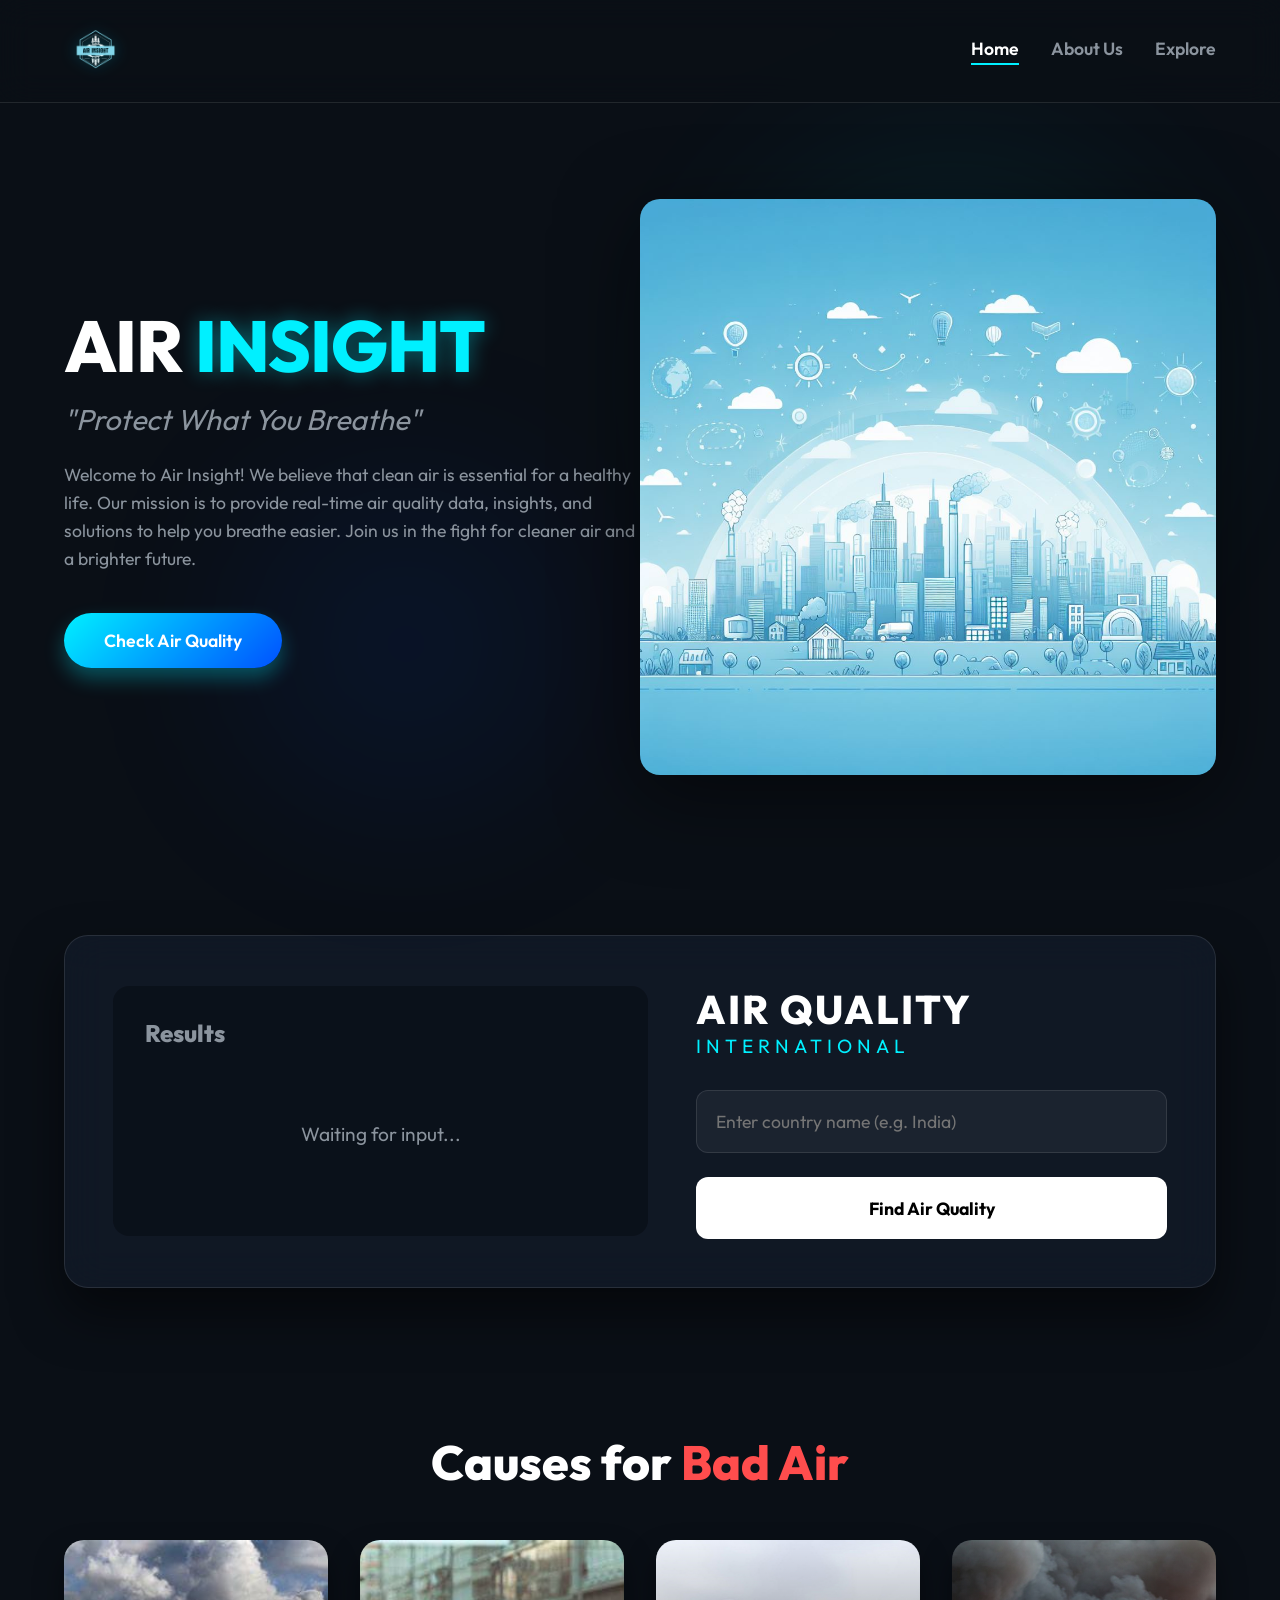
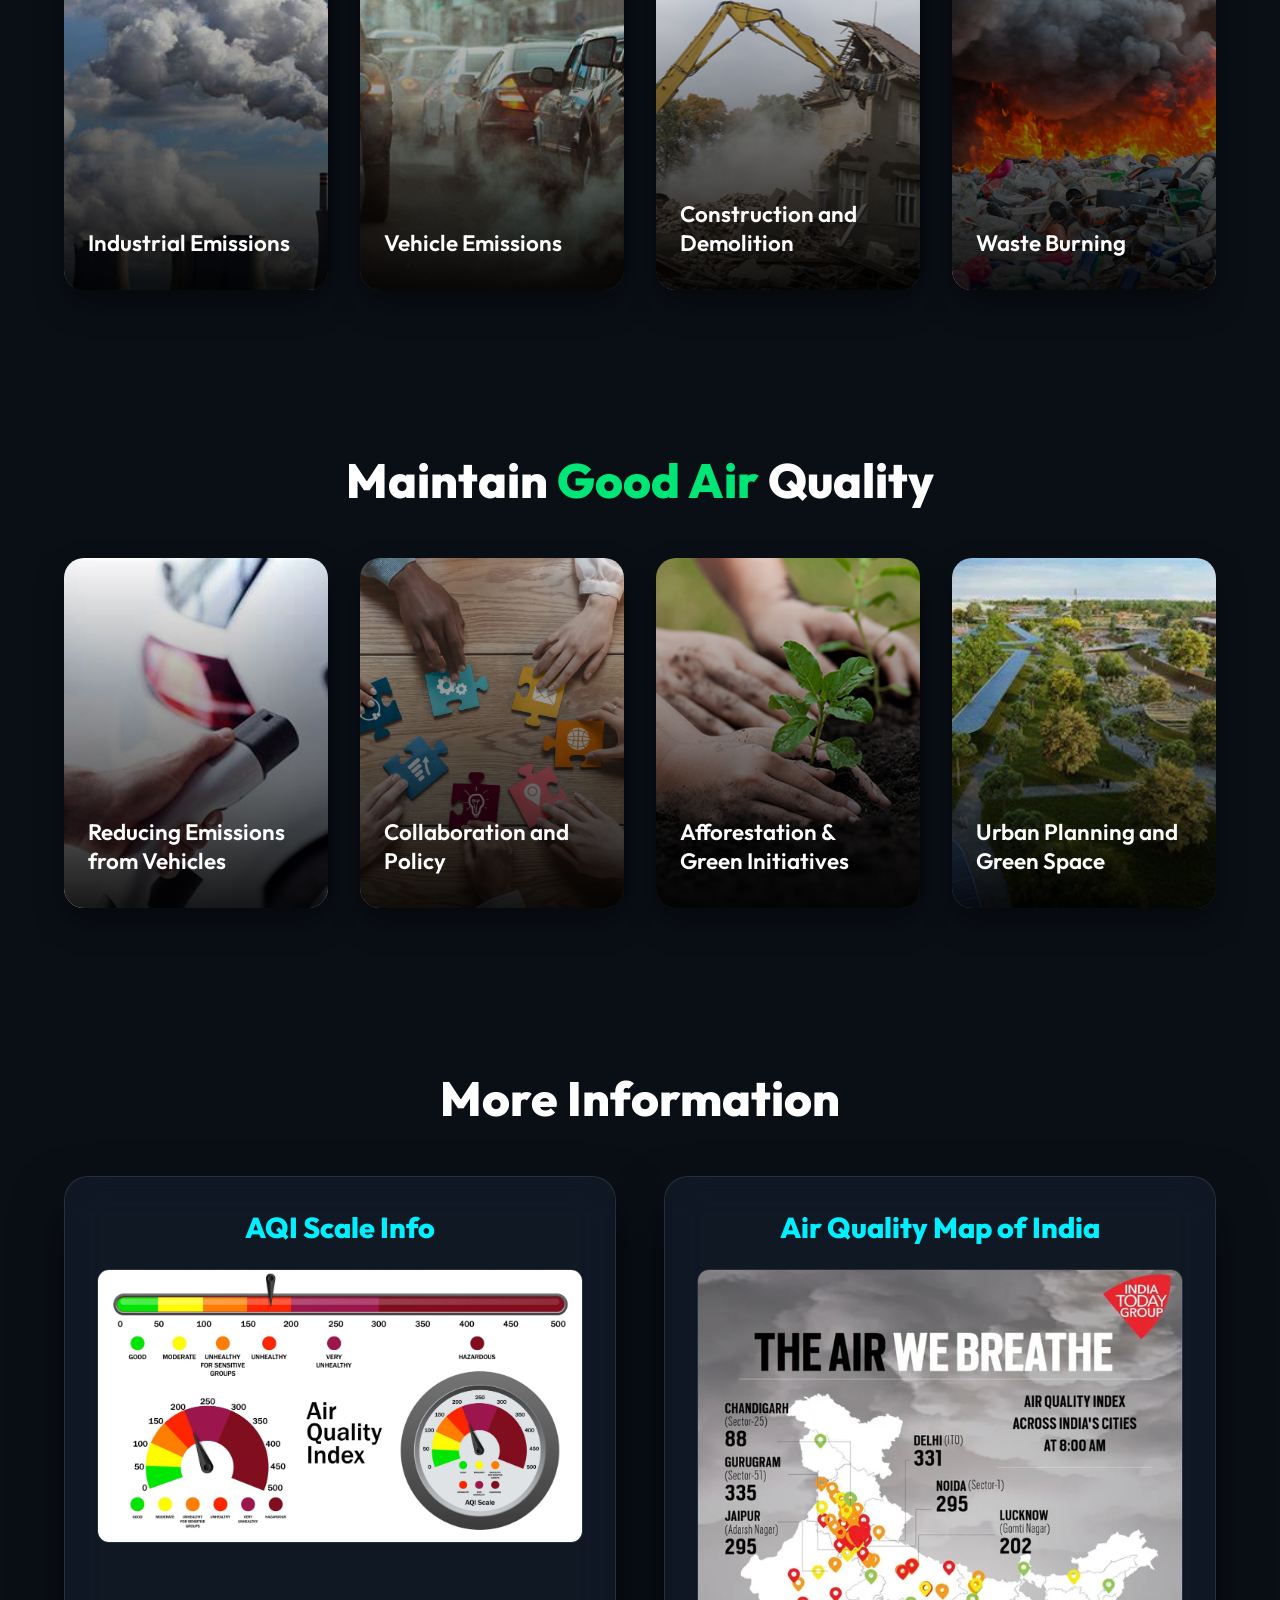
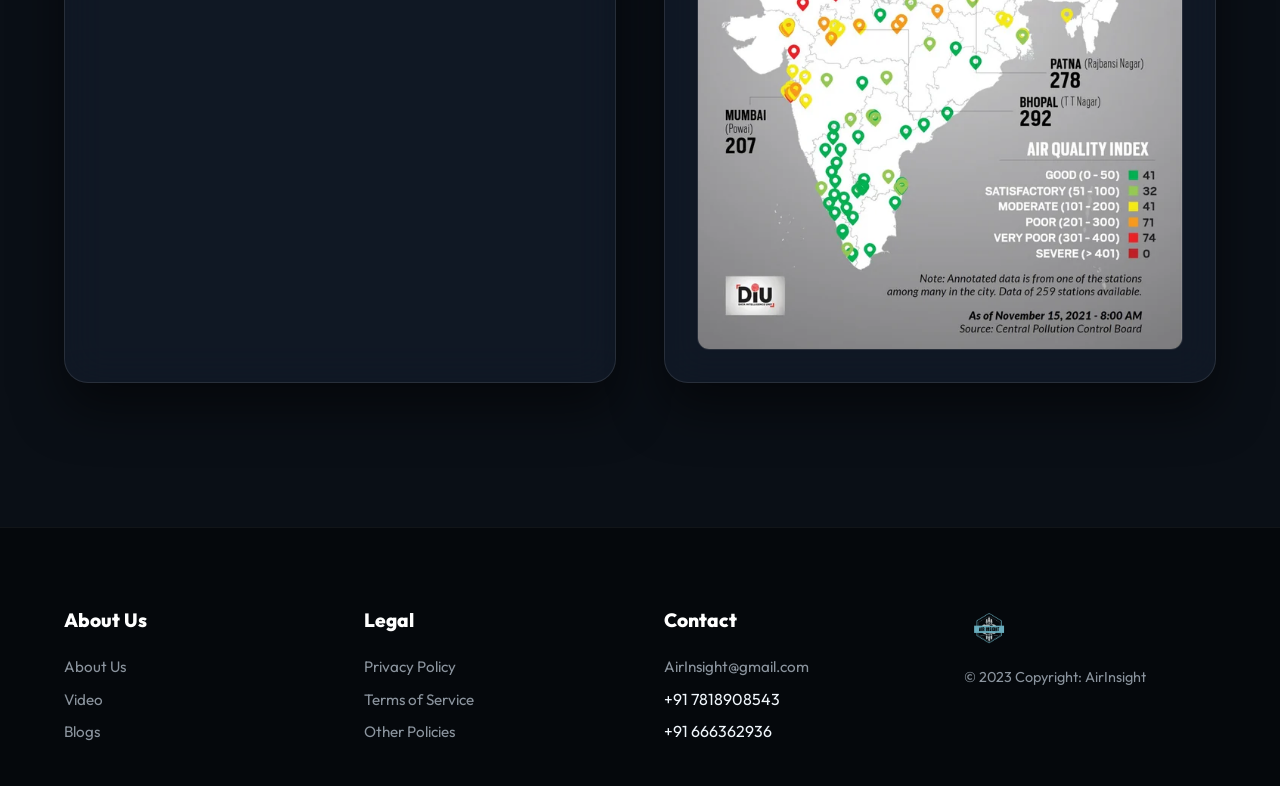
==== index.html @ 0a5d2a75 "Rename home.html to index.html" ====
<!DOCTYPE html>
<html lang="en">
<head>
    <meta charset="UTF-8">
    <meta name="viewport" content="width=device-width, initial-scale=1.0">
    <title>Air Insight - Next Level</title>
    <!-- Modern Font -->
    <link rel="preconnect" href="https://fonts.googleapis.com">
    <link rel="preconnect" href="https://fonts.gstatic.com" crossorigin>
    <link href="https://fonts.googleapis.com/css2?family=Outfit:wght@300;400;600;800&display=swap" rel="stylesheet">
    <link href="home.css" rel="stylesheet">
</head>
<body>
    <!-- Navbar -->
    <nav class="navbar">
        <a href="index.html" class="logo">
            <img src="Screenshot_2024-03-29_234149-removebg-preview.png" alt="Air Insight Logo">
        </a>
        <div class="nav-links">
            <a href="index.html" class="active">Home</a>
            <a href="about.html">About Us</a>
            <a href="explore.html">Explore</a>
        </div>
    </nav>

    <!-- Hero Section -->
    <section class="hero">
        <div class="hero-content">
            <h1>AIR <span class="highlight">INSIGHT</span></h1>
            <h2>"Protect What You Breathe"</h2>
            <p>Welcome to Air Insight! We believe that clean air is essential for a healthy life. Our mission is to provide real-time air quality data, insights, and solutions to help you breathe easier. Join us in the fight for cleaner air and a brighter future.</p>
            <a href="#aqi-search" class="btn-primary">Check Air Quality</a>
        </div>
        <div class="hero-image">
            <img src="Designer.png" alt="Clean Air Concept">
        </div>
        <!-- Background decorative elements -->
        <div class="glow-orb orb-1"></div>
        <div class="glow-orb orb-2"></div>
    </section>

    <!-- AQI Search Tool -->
    <section class="aqi-section" id="aqi-search">
        <div class="glass-panel aqi-container">
            <div class="aqi-results">
                <h3>Results</h3>
                <div id="result" class="result-box">Waiting for input...</div>
            </div>
            <div class="aqi-search-tool">
                <div class="tool-header">
                    <h2>AIR QUALITY</h2>
                    <h3 class="subtitle">INTERNATIONAL</h3>
                </div>
                <div class="search-form">
                    <input type="text" id="country" placeholder="Enter country name (e.g. India)">
                    <button onclick="findCapital()" class="btn-secondary">Find Air Quality</button>
                </div>
            </div>
        </div>
    </section>

    <!-- Causes -->
    <section class="cards-section">
        <h2 class="section-title">Causes for <span class="highlight-red">Bad Air</span></h2>
        <div class="cards-grid">
            <div class="card cause-card" style="background-image: url('OIP (2).jpeg');">
                <div class="card-overlay">
                    <h3>Industrial Emissions</h3>
                </div>
            </div>
            <div class="card cause-card" style="background-image: url('OIP (3).jpeg');">
                <div class="card-overlay">
                    <h3>Vehicle Emissions</h3>
                </div>
            </div>
            <div class="card cause-card" style="background-image: url('new-post-image.jpg');">
                <div class="card-overlay">
                    <h3>Construction and Demolition</h3>
                </div>
            </div>
            <div class="card cause-card" style="background-image: url('3-harmful-effects-of-burning-plastic.jpg');">
                <div class="card-overlay">
                    <h3>Waste Burning</h3>
                </div>
            </div>
        </div>
    </section>

    <!-- Solutions -->
    <section class="cards-section">
        <h2 class="section-title">Maintain <span class="highlight-green">Good Air</span> Quality</h2>
        <div class="cards-grid">
            <div class="card solution-card" style="background-image: url('OIP (4).jpeg');">
                <div class="card-overlay">
                    <h3>Reducing Emissions from Vehicles</h3>
                </div>
            </div>
            <div class="card solution-card" style="background-image: url('collaboration.jpeg');">
                <div class="card-overlay">
                    <h3>Collaboration and Policy</h3>
                </div>
            </div>
            <div class="card solution-card" style="background-image: url('aforestation.jpg');">
                <div class="card-overlay">
                    <h3>Afforestation & Green Initiatives</h3>
                </div>
            </div>
            <div class="card solution-card" style="background-image: url('OIP (5).jpeg');">
                <div class="card-overlay">
                    <h3>Urban Planning and Green Space</h3>
                </div>
            </div>
        </div>
    </section>

    <!-- More Info -->
    <section class="info-section">
        <h2 class="section-title">More Information</h2>
        <div class="info-grid">
            <div class="glass-panel info-card">
                <h3>AQI Scale Info</h3>
                <div class="img-wrapper">
                    <img src="air-quality-index-scaled.webp" alt="AQI Scale">
                </div>
            </div>
            <div class="glass-panel info-card">
                <h3>Air Quality Map of India</h3>
                <div class="img-wrapper">
                    <img src="t5z1lr4n85081.webp" alt="Air Quality Map">
                </div>
            </div>
        </div>
    </section>

    <!-- Footer -->
    <footer id="contact-us" class="footer">
        <div class="footer-grid">
            <div class="footer-col">
                <h4>About Us</h4>
                <ul>
                    <li><a href="about.html">About Us</a></li>
                    <li><a href="#">Video</a></li>
                    <li><a href="#">Blogs</a></li>
                </ul>
            </div>
            <div class="footer-col">
                <h4>Legal</h4>
                <ul>
                    <li><a href="#">Privacy Policy</a></li>
                    <li><a href="#">Terms of Service</a></li>
                    <li><a href="#">Other Policies</a></li>
                </ul>
            </div>
            <div class="footer-col">
                <h4>Contact</h4>
                <ul>
                    <li><a href="mailto:AirInsight@gmail.com">AirInsight@gmail.com</a></li>
                    <li>+91 7818908543</li>
                    <li>+91 666362936</li>
                </ul>
            </div>
            <div class="footer-col brand-col">
                <img src="Screenshot_2024-03-29_234149-removebg-preview.png" alt="Air Insight" class="footer-logo">
                <p>&copy; 2023 Copyright: AirInsight</p>
            </div>
        </div>
    </footer>

    <!-- Script for AQI Search -->
    <script>
        const capitals = {
          'India': '91, which falls under the MODERATE level.',
          'United States': '21, which falls under the GOOD level',
          'Brazil': '22, which falls under the GOOD level',
          'Canada': '15, which falls under the GOOD level',
          'Australia': '14, which falls under the GOOD level',
          'China': '111, which falls under the POOR level',
          'UK': '35, which falls under the GOOD level',
          'Germany': '42, which falls under the GOOD level'
        };
    
        function findCapital() {
          const countryInput = document.getElementById('country');
          const country = countryInput.value.trim();
          const resultDiv = document.getElementById('result');
          
          if (!country) {
            resultDiv.innerHTML = '<span style="color: #ffaa00;">Please enter a country name.</span>';
            return;
          }

          resultDiv.innerHTML = '<div class="loader"></div>';
          
          // Simulate a network request for realism
          setTimeout(() => {
              // Exact match or case-insensitive match
              const key = Object.keys(capitals).find(k => k.toLowerCase() === country.toLowerCase());
              
              if (key) {
                const aqiMsg = capitals[key];
                let color = "#00f0ff"; // default cyan
                if(aqiMsg.includes("MODERATE")) color = "#ffaa00";
                if(aqiMsg.includes("POOR")) color = "#ff4040";
                
                resultDiv.innerHTML = `<span style="font-size: 1.2rem; color: #fff;">AQI in <b>${key}</b> is</span><br><br><span style="color: ${color}; font-size: 1.5rem; font-weight: bold;">${aqiMsg}</span>`;
              } else {
                resultDiv.innerHTML = `<span style="color: #ff4040;">Sorry, we don't have records for "${country}".</span>`;
              }
          }, 600);
        }

        // Allow pressing Enter to search
        document.getElementById('country').addEventListener('keypress', function (e) {
            if (e.key === 'Enter') {
                findCapital();
            }
        });
    </script>
</body>
</html>
---- home.css ----
/* --- CSS VARIABLES & RESET --- */
:root {
    --bg-dark: #0a0f16;
    --bg-panel: rgba(20, 30, 48, 0.6);
    --glass-border: rgba(255, 255, 255, 0.1);
    --primary: #00f0ff;
    --primary-hover: #00c3ff;
    --accent-red: #ff4d4d;
    --accent-green: #00e676;
    --text-main: #f0f6fc;
    --text-muted: #8b949e;
    --font-main: 'Outfit', sans-serif;
}

* {
    margin: 0;
    padding: 0;
    box-sizing: border-box;
    font-family: var(--font-main);
}

body, html {
    width: 100%;
    min-height: 100%;
    background-color: var(--bg-dark);
    color: var(--text-main);
    overflow-x: hidden;
    scroll-behavior: smooth;
}

/* Background gradient aesthetic */
body::before {
    content: '';
    position: fixed;
    top: 0; left: 0; width: 100vw; height: 100vh;
    background: radial-gradient(circle at top right, rgba(0, 240, 255, 0.05), transparent 40%),
                radial-gradient(circle at bottom left, rgba(0, 90, 255, 0.05), transparent 40%);
    z-index: -1;
    pointer-events: none;
}

/* --- TYPOGRAPHY --- */
h1, h2, h3, h4 { color: #fff; font-weight: 800; }
a { text-decoration: none; color: inherit; transition: color 0.3s; }
.highlight { color: var(--primary); text-shadow: 0 0 20px rgba(0, 240, 255, 0.4); }
.highlight-red { color: var(--accent-red); }
.highlight-green { color: var(--accent-green); }

/* --- NAVBAR --- */
.navbar {
    display: flex;
    justify-content: space-between;
    align-items: center;
    padding: 1.5rem 5%;
    background: rgba(10, 15, 22, 0.8);
    backdrop-filter: blur(16px);
    -webkit-backdrop-filter: blur(16px);
    border-bottom: 1px solid var(--glass-border);
    position: sticky;
    top: 0;
    z-index: 100;
}

.logo img {
    height: 50px;
    filter: drop-shadow(0 0 8px rgba(0, 240, 255, 0.3));
    transition: transform 0.3s;
}
.logo img:hover { transform: scale(1.05); }

.nav-links { display: flex; gap: 2rem; }
.nav-links a {
    color: var(--text-muted);
    font-size: 1.1rem;
    font-weight: 600;
    position: relative;
    padding-bottom: 5px;
}
.nav-links a:hover, .nav-links a.active { color: #fff; }
.nav-links a::after {
    content: ''; position: absolute; bottom: 0; left: 0; width: 0%; height: 2px;
    background: var(--primary); transition: width 0.3s;
}
.nav-links a:hover::after, .nav-links a.active::after { width: 100%; }

/* --- HERO SECTION --- */
.hero {
    display: flex;
    align-items: center;
    justify-content: space-between;
    padding: 6rem 5%;
    min-height: 80vh;
    position: relative;
}
.hero-content {
    flex: 1;
    max-width: 600px;
    z-index: 2;
}
.hero-content h1 {
    font-size: 4.5rem;
    line-height: 1.1;
    margin-bottom: 1rem;
    letter-spacing: -1px;
}
.hero-content h2 {
    font-size: 1.8rem;
    color: var(--text-muted);
    font-weight: 400;
    font-style: italic;
    margin-bottom: 1.5rem;
}
.hero-content p {
    font-size: 1.1rem;
    color: var(--text-muted);
    line-height: 1.6;
    margin-bottom: 2.5rem;
}
.btn-primary {
    display: inline-block;
    padding: 1rem 2.5rem;
    background: linear-gradient(135deg, var(--primary), #0051ff);
    color: #fff;
    font-weight: 600;
    font-size: 1.1rem;
    border-radius: 30px;
    box-shadow: 0 10px 20px rgba(0, 240, 255, 0.3);
    transition: transform 0.3s, box-shadow 0.3s;
}
.btn-primary:hover {
    transform: translateY(-3px);
    box-shadow: 0 15px 25px rgba(0, 240, 255, 0.5);
}

.hero-image {
    flex: 1;
    display: flex;
    justify-content: center;
    z-index: 2;
}
.hero-image img {
    max-width: 100%;
    height: auto;
    border-radius: 20px;
    filter: drop-shadow(0 20px 40px rgba(0,0,0,0.5));
    animation: float 6s ease-in-out infinite;
}

@keyframes float {
    0% { transform: translateY(0px); }
    50% { transform: translateY(-20px); }
    100% { transform: translateY(0px); }
}

/* Decorative Orbs */
.glow-orb {
    position: absolute;
    border-radius: 50%;
    filter: blur(100px);
    z-index: 1;
    opacity: 0.5;
}
.orb-1 { width: 400px; height: 400px; background: rgba(0, 240, 255, 0.2); top: 10%; right: 10%; }
.orb-2 { width: 300px; height: 300px; background: rgba(0, 81, 255, 0.2); bottom: 10%; left: 20%; }

/* --- GLASS PANELS (SHARED COMPONENT) --- */
.glass-panel {
    background: var(--bg-panel);
    backdrop-filter: blur(20px);
    -webkit-backdrop-filter: blur(20px);
    border: 1px solid var(--glass-border);
    border-radius: 24px;
    padding: 3rem;
    box-shadow: 0 25px 50px rgba(0,0,0,0.5);
}

/* --- AQI SEARCH SECTION --- */
.aqi-section {
    padding: 4rem 5%;
}
.aqi-container {
    display: flex;
    gap: 3rem;
    align-items: center;
}
.aqi-results {
    flex: 1;
    background: rgba(0,0,0,0.3);
    border-radius: 16px;
    padding: 2rem;
    min-height: 250px;
    display: flex;
    flex-direction: column;
}
.aqi-results h3 {
    margin-bottom: 1rem;
    font-size: 1.5rem;
    color: var(--text-muted);
}
.result-box {
    flex: 1;
    display: flex;
    align-items: center;
    justify-content: center;
    text-align: center;
    font-size: 1.2rem;
    color: var(--text-muted);
}

.aqi-search-tool {
    flex: 1;
}
.tool-header { margin-bottom: 2rem; }
.tool-header h2 { font-size: 2.5rem; letter-spacing: 2px; }
.tool-header .subtitle { color: var(--primary); font-size: 1.2rem; font-weight: 400; letter-spacing: 5px; }

.search-form {
    display: flex;
    flex-direction: column;
    gap: 1.5rem;
}
.search-form input {
    width: 100%;
    padding: 1.2rem;
    background: rgba(255, 255, 255, 0.05);
    border: 1px solid var(--glass-border);
    border-radius: 12px;
    color: #fff;
    font-size: 1.1rem;
    outline: none;
    transition: border-color 0.3s, box-shadow 0.3s;
}
.search-form input:focus {
    border-color: var(--primary);
    box-shadow: 0 0 15px rgba(0, 240, 255, 0.2);
}
.btn-secondary {
    padding: 1.2rem;
    background: #fff;
    color: #000;
    font-size: 1.1rem;
    font-weight: bold;
    border: none;
    border-radius: 12px;
    cursor: pointer;
    transition: transform 0.3s, background 0.3s;
}
.btn-secondary:hover {
    background: var(--primary);
    color: #000;
    transform: translateY(-2px);
    box-shadow: 0 5px 15px rgba(0, 240, 255, 0.3);
}

/* Loader for AQI */
.loader {
    width: 40px; height: 40px;
    border: 4px solid var(--glass-border);
    border-top: 4px solid var(--primary);
    border-radius: 50%;
    animation: spin 1s linear infinite;
}
@keyframes spin { 0% { transform: rotate(0deg); } 100% { transform: rotate(360deg); } }

/* --- CARDS SECTIONS (CAUSES & SOLUTIONS) --- */
.cards-section {
    padding: 5rem 5%;
}
.section-title {
    text-align: center;
    font-size: 3rem;
    margin-bottom: 3rem;
}
.cards-grid {
    display: grid;
    grid-template-columns: repeat(auto-fit, minmax(250px, 1fr));
    gap: 2rem;
}
.card {
    height: 350px;
    border-radius: 20px;
    background-size: cover;
    background-position: center;
    position: relative;
    overflow: hidden;
    box-shadow: 0 15px 30px rgba(0,0,0,0.4);
    transition: transform 0.4s cubic-bezier(0.175, 0.885, 0.32, 1.275), box-shadow 0.4s;
}
.card-overlay {
    position: absolute;
    bottom: 0; left: 0; width: 100%;
    padding: 2rem 1.5rem;
    background: linear-gradient(to top, rgba(0,0,0,0.9), transparent);
    height: 100%;
    display: flex;
    align-items: flex-end;
}
.card h3 {
    font-size: 1.4rem;
    font-weight: 600;
    line-height: 1.3;
}
.cause-card:hover { transform: translateY(-10px); box-shadow: 0 20px 40px rgba(255, 77, 77, 0.3); }
.solution-card:hover { transform: translateY(-10px); box-shadow: 0 20px 40px rgba(0, 230, 118, 0.3); }

/* --- MORE INFO SECTION --- */
.info-section {
    padding: 5rem 5%;
}
.info-grid {
    display: grid;
    grid-template-columns: 1fr 1fr;
    gap: 3rem;
}
.info-card {
    display: flex;
    flex-direction: column;
    align-items: center;
    text-align: center;
    padding: 2rem;
}
.info-card h3 {
    margin-bottom: 1.5rem;
    font-size: 1.8rem;
    color: var(--primary);
}
.img-wrapper {
    width: 100%;
    border-radius: 12px;
    overflow: hidden;
    position: relative;
    border: 1px solid var(--glass-border);
}
.img-wrapper img {
    width: 100%;
    height: auto;
    display: block;
    transition: transform 0.5s;
}
.info-card:hover .img-wrapper img { transform: scale(1.05); }

/* --- FOOTER --- */
.footer {
    background: #05080c;
    border-top: 1px solid rgba(255,255,255,0.05);
    padding: 5rem 5% 2rem;
    margin-top: 4rem;
}
.footer-grid {
    display: grid;
    grid-template-columns: repeat(auto-fit, minmax(200px, 1fr));
    gap: 3rem;
}
.footer-col h4 {
    color: #fff;
    font-size: 1.2rem;
    margin-bottom: 1.5rem;
}
.footer-col ul { list-style: none; }
.footer-col ul li { margin-bottom: 0.8rem; }
.footer-col ul li a { color: var(--text-muted); font-size: 0.95rem; }
.footer-col ul li a:hover { color: var(--primary); }

.brand-col { text-align: left; }
.footer-logo {
    height: 40px;
    margin-bottom: 1rem;
    opacity: 0.8;
}
.brand-col p { color: var(--text-muted); font-size: 0.9rem; }

/* --- RESPONSIVE DESIGN --- */
@media (max-width: 900px) {
    .hero { flex-direction: column; text-align: center; padding-top: 2rem; }
    .hero-content h1 { font-size: 3.5rem; }
    .aqi-container { flex-direction: column; }
    .aqi-results, .aqi-search-tool { width: 100%; }
    .info-grid { grid-template-columns: 1fr; }
    .nav-links { display: none; /* simple mobile fallback */ }
}
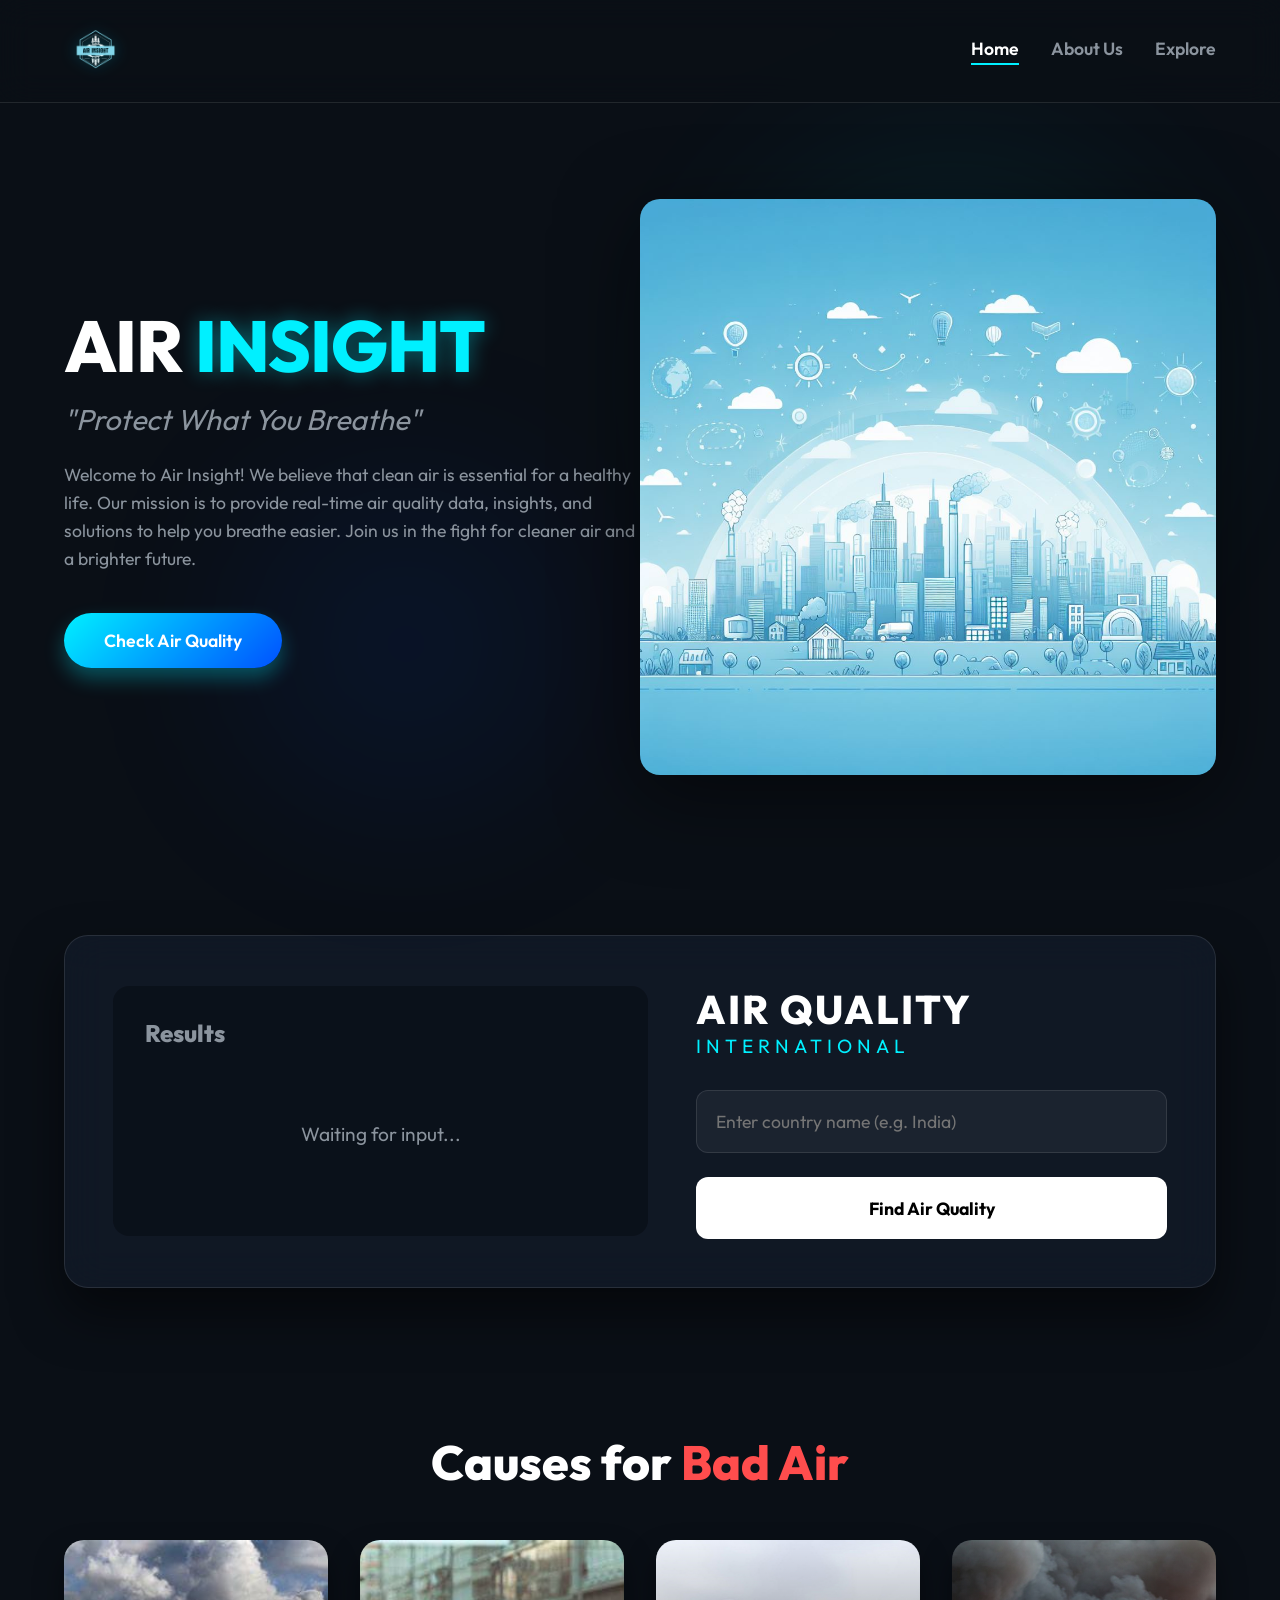
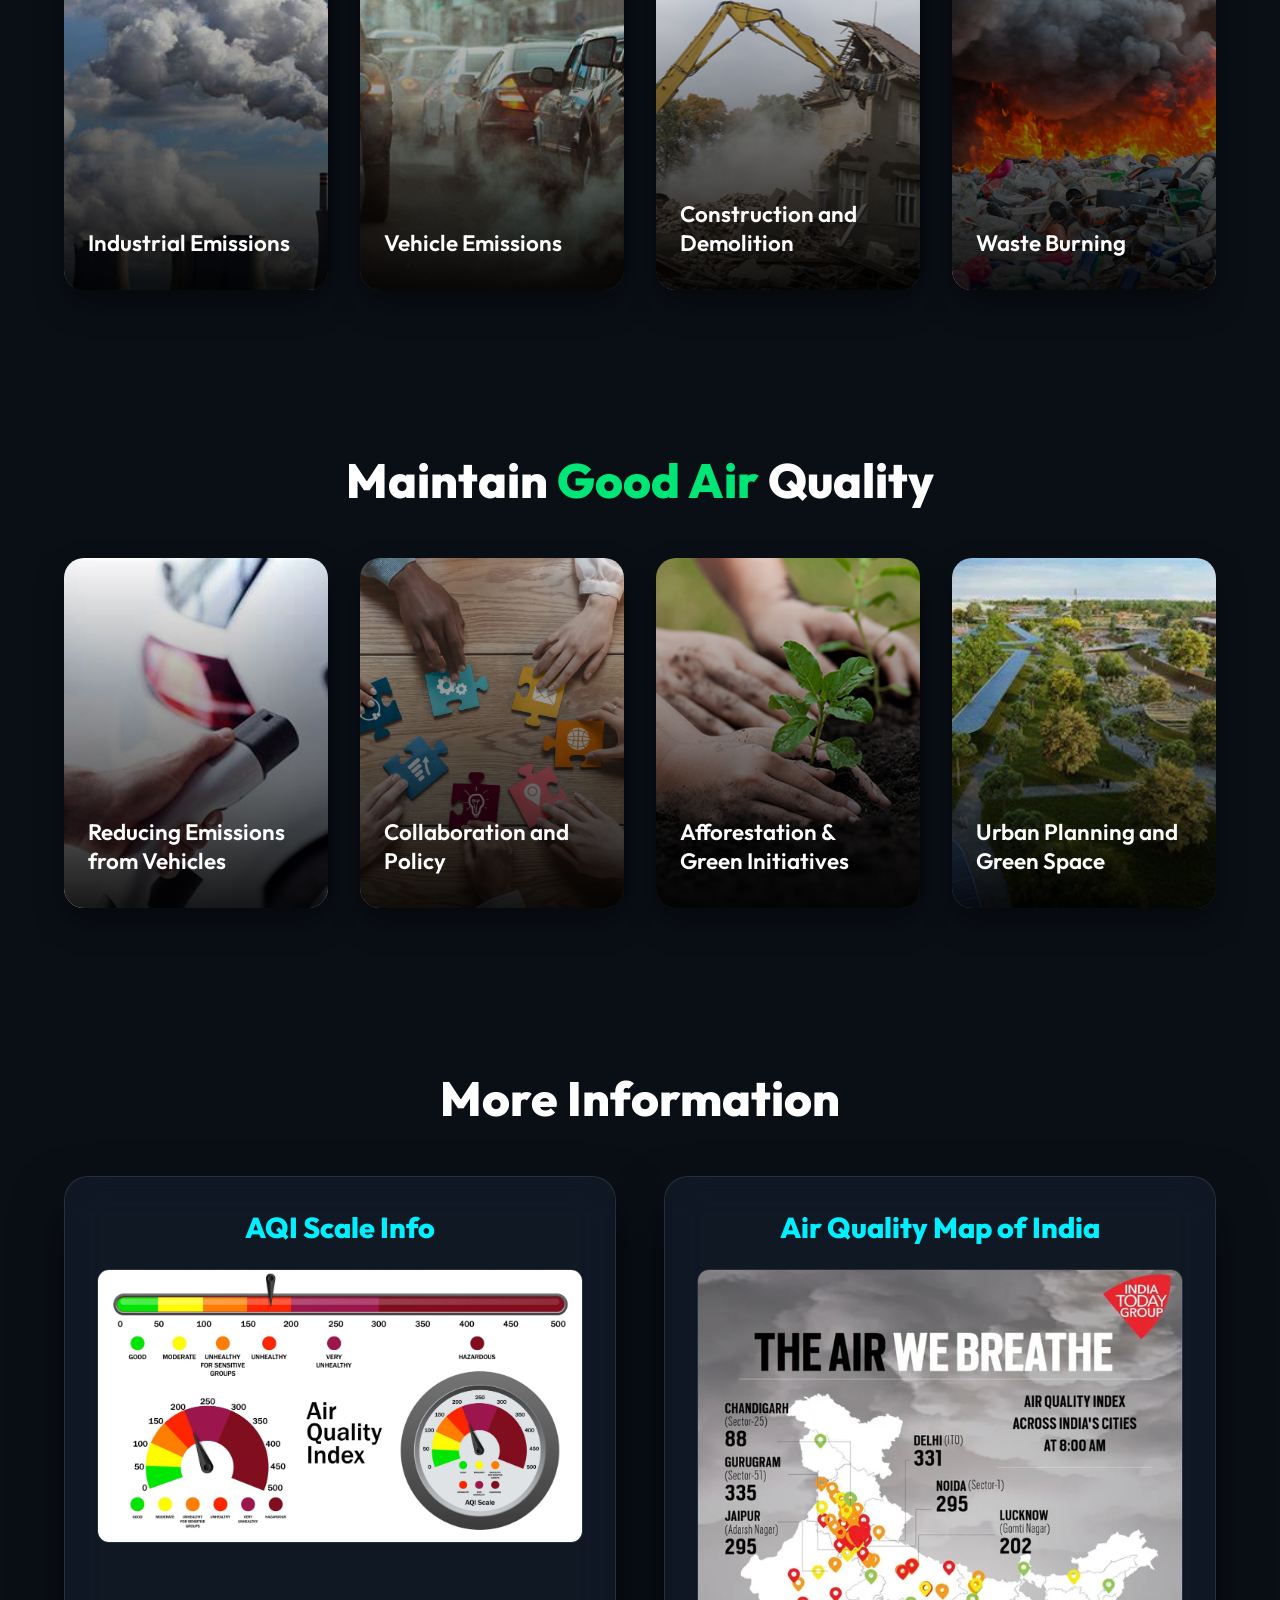
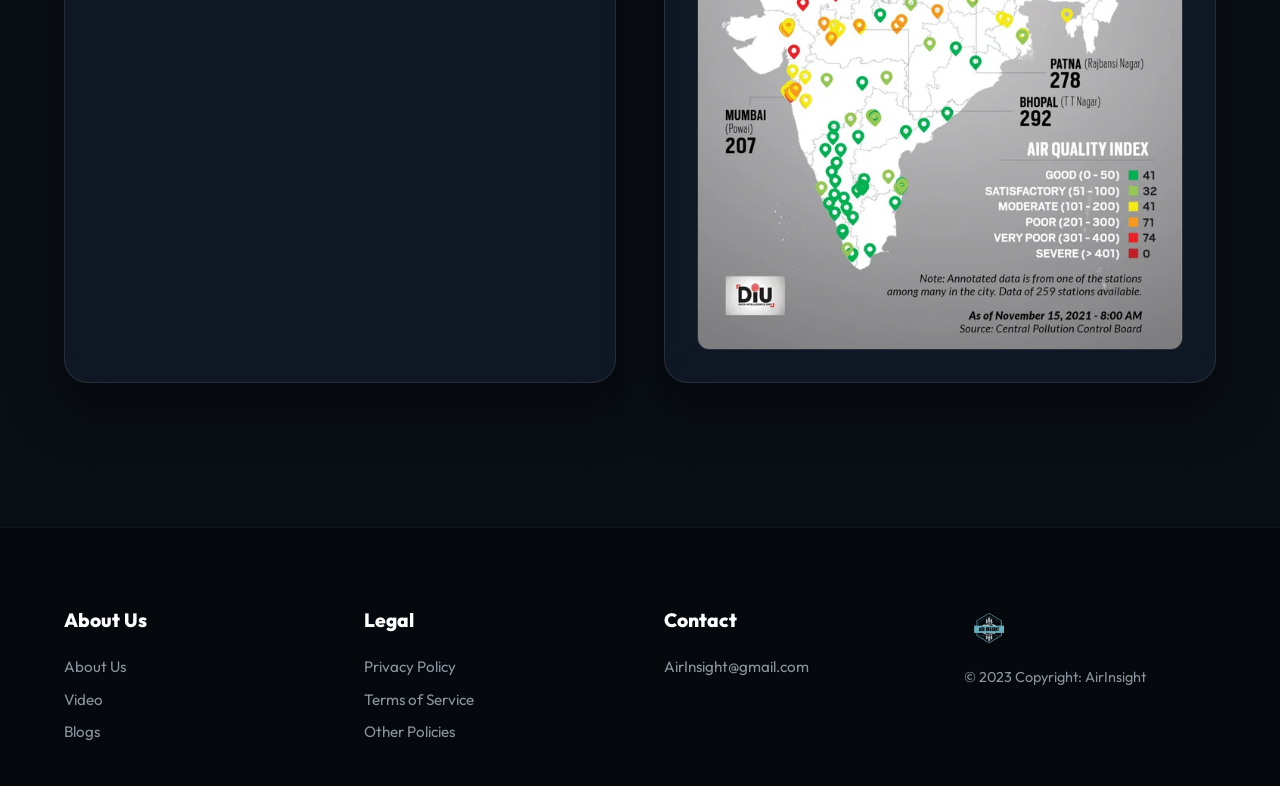
==== commit c1550342: "Removed phone numbers" ====
--- a/index.html
+++ b/index.html
@@ -9,6 +9,7 @@
     <link rel="preconnect" href="https://fonts.gstatic.com" crossorigin>
     <link href="https://fonts.googleapis.com/css2?family=Outfit:wght@300;400;600;800&display=swap" rel="stylesheet">
     <link href="home.css" rel="stylesheet">
+    <link rel="icon" type="image/png" href="Screenshot_2024-03-29_234149-removebg-preview.png">
 </head>
 <body>
     <!-- Navbar -->
@@ -155,8 +156,6 @@
                 <h4>Contact</h4>
                 <ul>
                     <li><a href="mailto:AirInsight@gmail.com">AirInsight@gmail.com</a></li>
-                    <li>+91 7818908543</li>
-                    <li>+91 666362936</li>
                 </ul>
             </div>
             <div class="footer-col brand-col">
